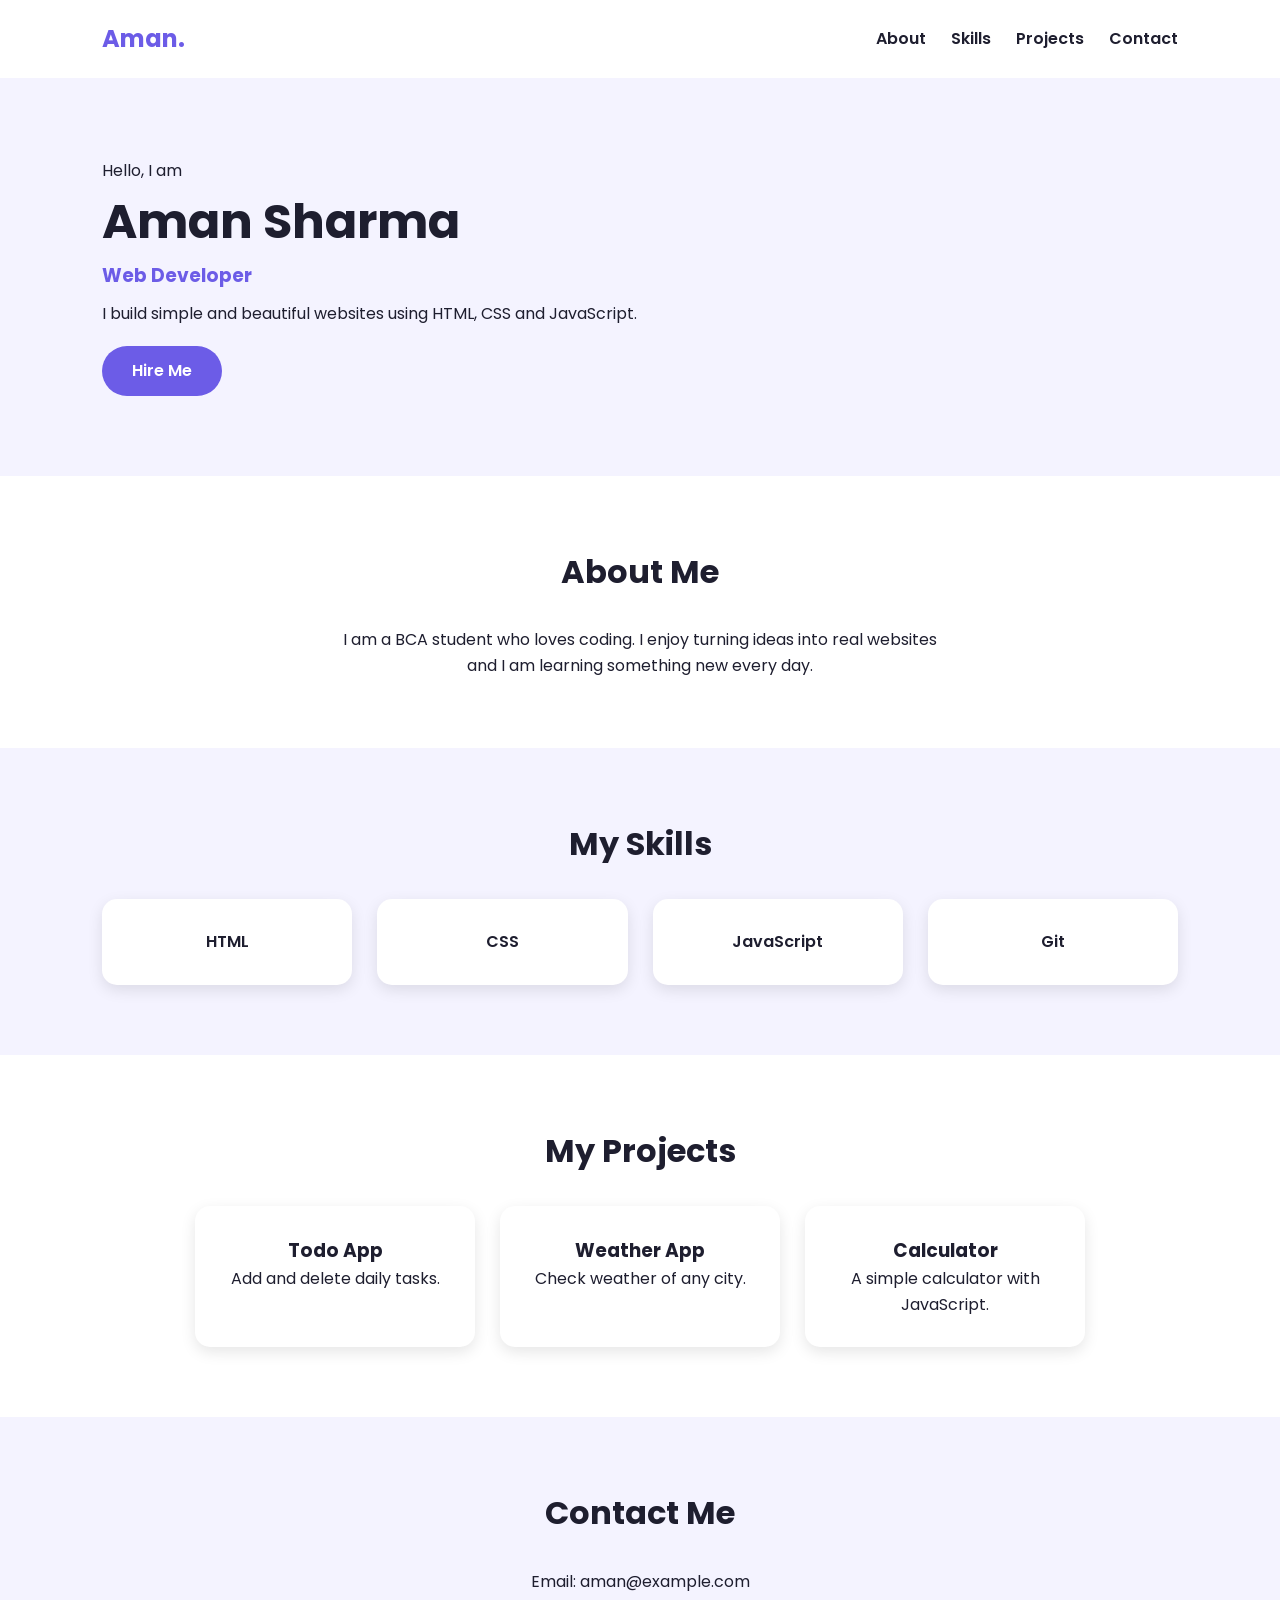
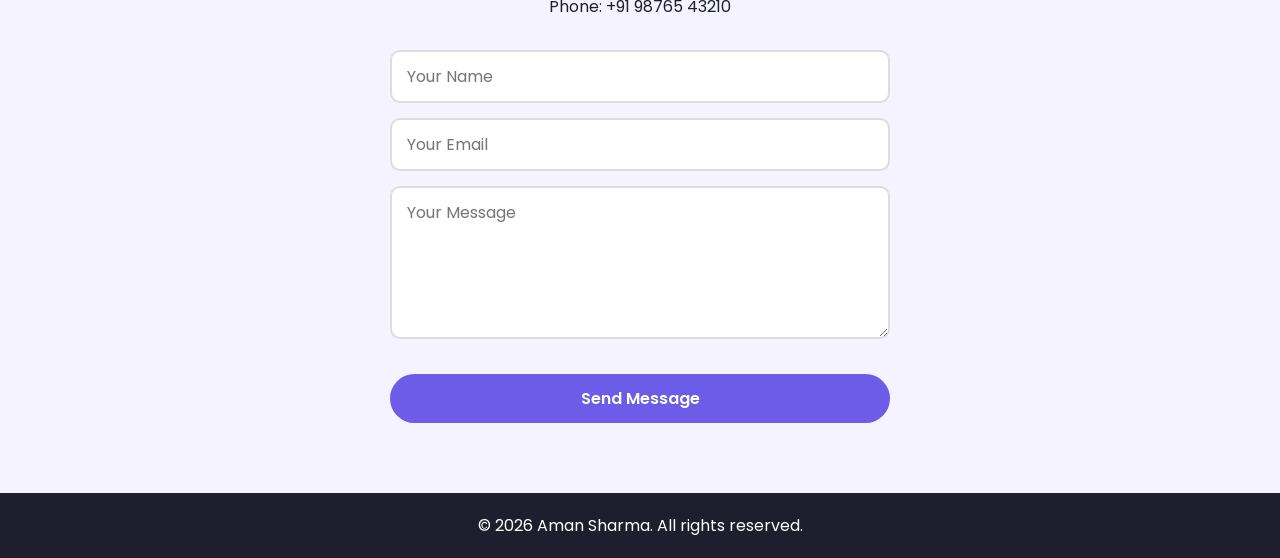
==== project/index.html @ a0646f4d "frontendUI" ====
<!DOCTYPE html>
<html lang="en">
<head>
  <meta charset="UTF-8">
  <meta name="viewport" content="width=device-width, initial-scale=1.0">
  <title>My Portfolio</title>
  <link rel="preconnect" href="https://fonts.googleapis.com">
  <link href="https://fonts.googleapis.com/css2?family=Poppins:wght@400;600;700&display=swap" rel="stylesheet">
  <link rel="stylesheet" href="style.css">
</head>
<body>

  <!-- 1. NAVBAR -->
  <header class="navbar">
    <h2 class="logo">Aman.</h2>
    <nav class="nav-links">
      <a href="#about">About</a>
      <a href="#skills">Skills</a>
      <a href="#projects">Projects</a>
      <a href="#contact">Contact</a>
    </nav>
  </header>

  <!-- 2. HERO -->
  <section class="hero">
    <div class="hero-text">
      <p>Hello, I am</p>
      <h1>Aman Sharma</h1>
      <h3>Web Developer</h3>
      <p>I build simple and beautiful websites using HTML, CSS and JavaScript.</p>
      <a href="#contact" class="btn">Hire Me</a>
    </div>
    <div class="hero-image">
      <!-- <img src="https://i.pravatar.cc/300" alt="My photo"> -->
    </div>
  </section>

  <!-- 3. ABOUT -->
  <section class="section" id="about">
    <h2>About Me</h2>
    <p class="about-text">
      I am a BCA student who loves coding. I enjoy turning ideas into real
      websites and I am learning something new every day.
    </p>
  </section>

  <!-- 4. SKILLS -->
  <section class="section light" id="skills">
    <h2>My Skills</h2>
    <div class="cards">
      <div class="card">HTML</div>
      <div class="card">CSS</div>
      <div class="card">JavaScript</div>
      <div class="card">Git</div>
    </div>
  </section>

  <!-- 5. PROJECTS -->
  <section class="section" id="projects">
    <h2>My Projects</h2>
    <div class="cards">
      <div class="card">
        <h3>Todo App</h3>
        <p>Add and delete daily tasks.</p>
      </div>
      <div class="card">
        <h3>Weather App</h3>
        <p>Check weather of any city.</p>
      </div>
      <div class="card">
        <h3>Calculator</h3>
        <p>A simple calculator with JavaScript.</p>
      </div>
    </div>
  </section>

  <!-- 6. CONTACT -->
  <section class="section light" id="contact">
    <h2>Contact Me</h2>
    <p>Email: aman@example.com</p>
    <p>Phone: +91 98765 43210</p>

    <form class="contact-form">
      <input type="text" placeholder="Your Name" required>
      <input type="email" placeholder="Your Email" required>
      <textarea rows="5" placeholder="Your Message" required></textarea>
      <button type="submit" class="btn">Send Message</button>
    </form>
  </section>

  <!-- 7. FOOTER -->
  <footer class="footer">
    <p>&copy; 2026 Aman Sharma. All rights reserved.</p>
  </footer>

</body>
</html>
---- project/style.css ----
/* ---------- 1. RESET ---------- */
* {
  margin: 0;
  padding: 0;
  box-sizing: border-box;
}

html {
  scroll-behavior: smooth;
}

body {
  font-family: 'Poppins', sans-serif;
  color: #1e1e2f;
  line-height: 1.6;
}

a {
  text-decoration: none;
}

/* ---------- 2. NAVBAR (flex) ---------- */
.navbar {
  display: flex;
  justify-content: space-between;   /* logo left, links right */
  align-items: center;
  padding: 20px 8%;
  background: white;
  position: sticky;
  top: 0;
}

.logo {
  color: #6c5ce7;
}

.nav-links {
  display: flex;
  gap: 25px;
}

.nav-links a {
  color: #1e1e2f;
  font-weight: 600;
}

.nav-links a:hover {
  color: #6c5ce7;
}

/* ---------- 3. HERO (flex) ---------- */
.hero {
  display: flex;
  align-items: center;
  justify-content: space-between;
  gap: 40px;
  padding: 80px 8%;
  background: #f4f3ff;
}

.hero-text h1 {
  font-size: 3rem;
}

.hero-text h3 {
  color: #6c5ce7;
  margin-bottom: 10px;
}

.hero-image img {
  width: 280px;
  height: 280px;
  border-radius: 50%;               /* makes the image round */
  border: 6px solid #6c5ce7;
  object-fit: cover;
}

.btn {
  display: inline-block;
  margin-top: 20px;
  padding: 12px 30px;
  background: #6c5ce7;
  color: white;
  border-radius: 30px;
  font-weight: 600;
}

.btn:hover {
  background: #1e1e2f;
}

/* ---------- 4. SECTIONS ---------- */
.section {
  padding: 70px 8%;
  text-align: center;
}

.section h2 {
  font-size: 2rem;
  margin-bottom: 30px;
}

.light {
  background: #f4f3ff;
}

.about-text {
  max-width: 600px;
  margin: 0 auto;
}

/* ---------- 5. CARDS (flex + wrap) ---------- */
.cards {
  display: flex;
  flex-wrap: wrap;                  /* cards move to next line on small screens */
  justify-content: center;
  gap: 25px;
}

.card {
  flex: 1 1 200px;                  /* grow, shrink, minimum width */
  max-width: 280px;
  padding: 30px 20px;
  background: white;
  border-radius: 15px;
  box-shadow: 0 5px 15px rgba(0, 0, 0, 0.1);
  font-weight: 600;
}

.card:hover {
  transform: translateY(-8px);
}

.card p {
  font-weight: 400;
}

/* ---------- 6. CONTACT FORM (flex) ---------- */
.contact-form {
  display: flex;
  flex-direction: column;           /* fields stacked top to bottom */
  gap: 15px;
  max-width: 500px;
  margin: 30px auto 0;
}

.contact-form input,
.contact-form textarea {
  padding: 12px 15px;
  border: 2px solid #ddd;
  border-radius: 10px;
  font-family: inherit;
  font-size: 1rem;
}

.contact-form input:focus,
.contact-form textarea:focus {
  outline: none;
  border-color: #6c5ce7;            /* purple border when typing */
}

.contact-form .btn {
  border: none;
  cursor: pointer;
  font-family: inherit;
  font-size: 1rem;
}

/* ---------- 7. FOOTER ---------- */
.footer {
  padding: 20px;
  text-align: center;
  background: #1e1e2f;
  color: white;
}

/* ---------- 8. RESPONSIVE (mobile) ---------- */
@media (max-width: 700px) {
  .navbar {
    flex-direction: column;         /* stack logo and links */
    gap: 10px;
  }

  .hero {
    flex-direction: column-reverse; /* image on top, text below */
    text-align: center;
  }

  .hero-text h1 {
    font-size: 2.2rem;
  }
}
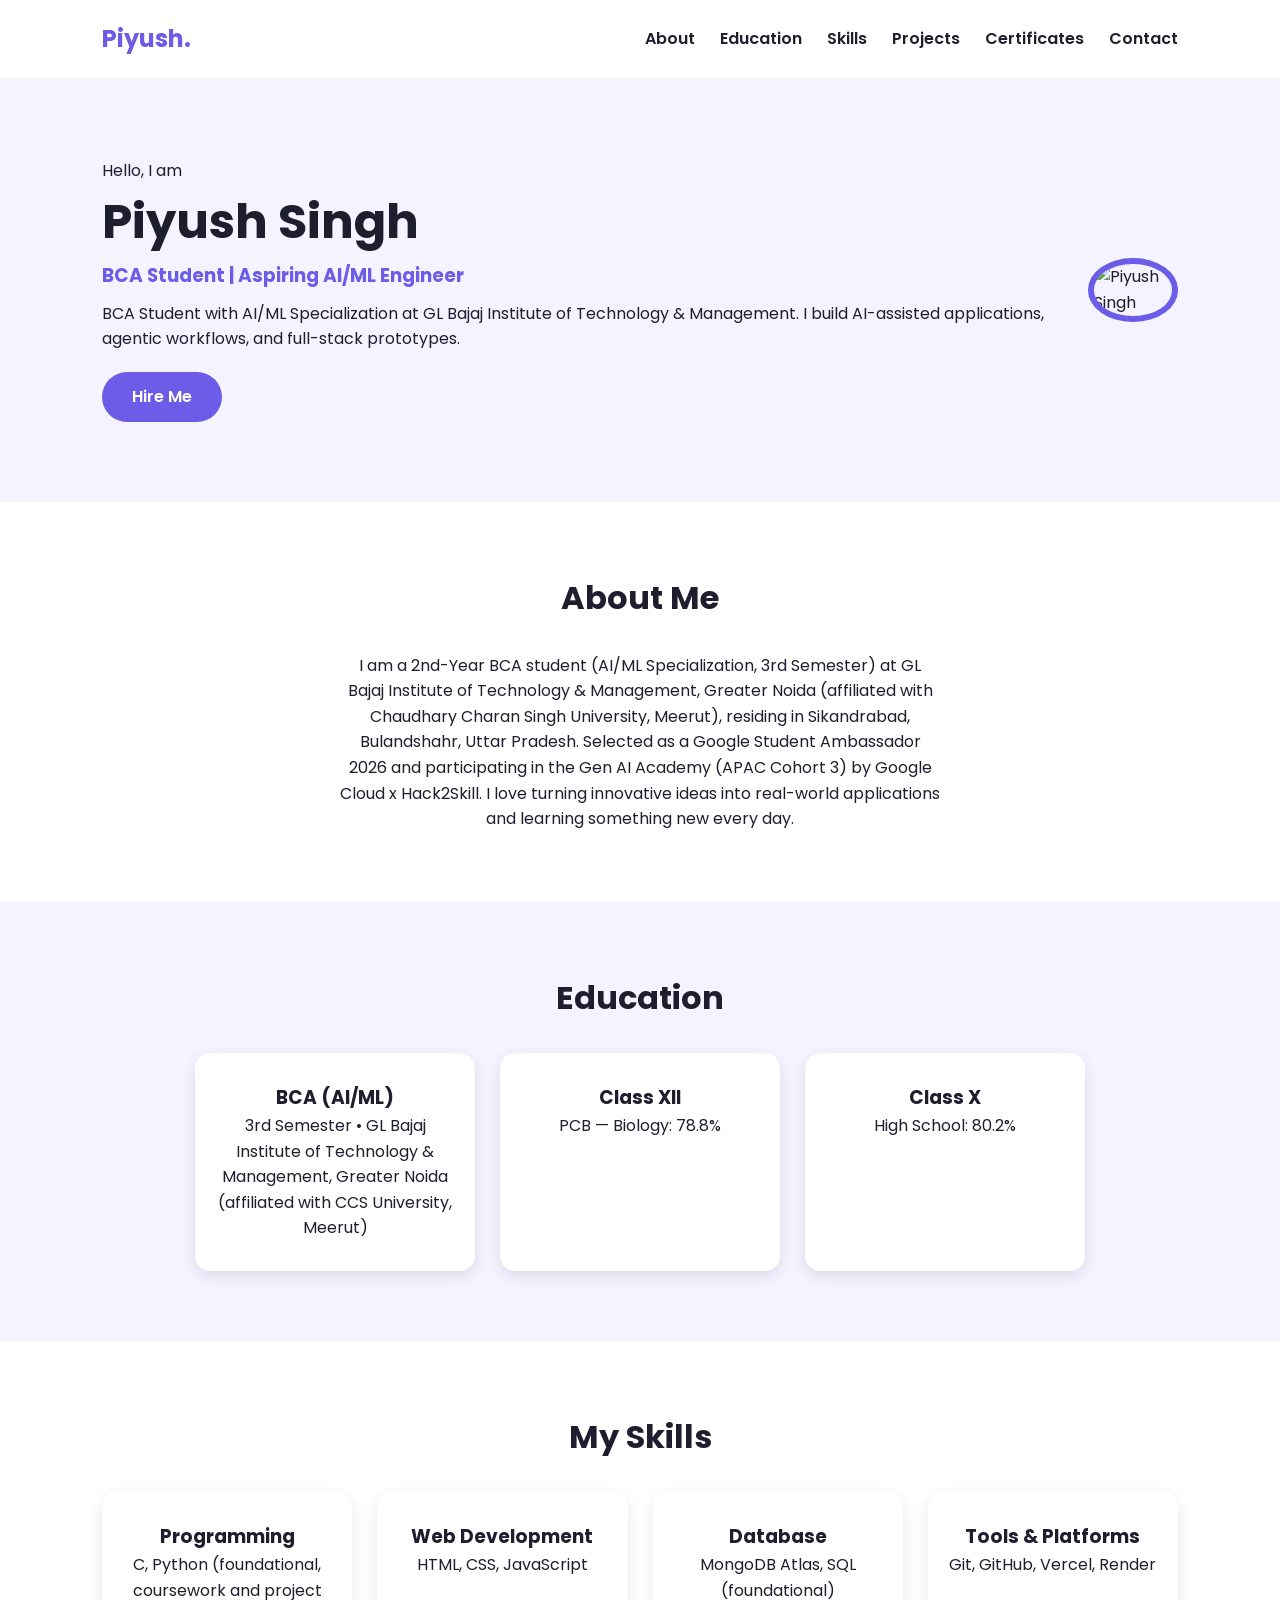
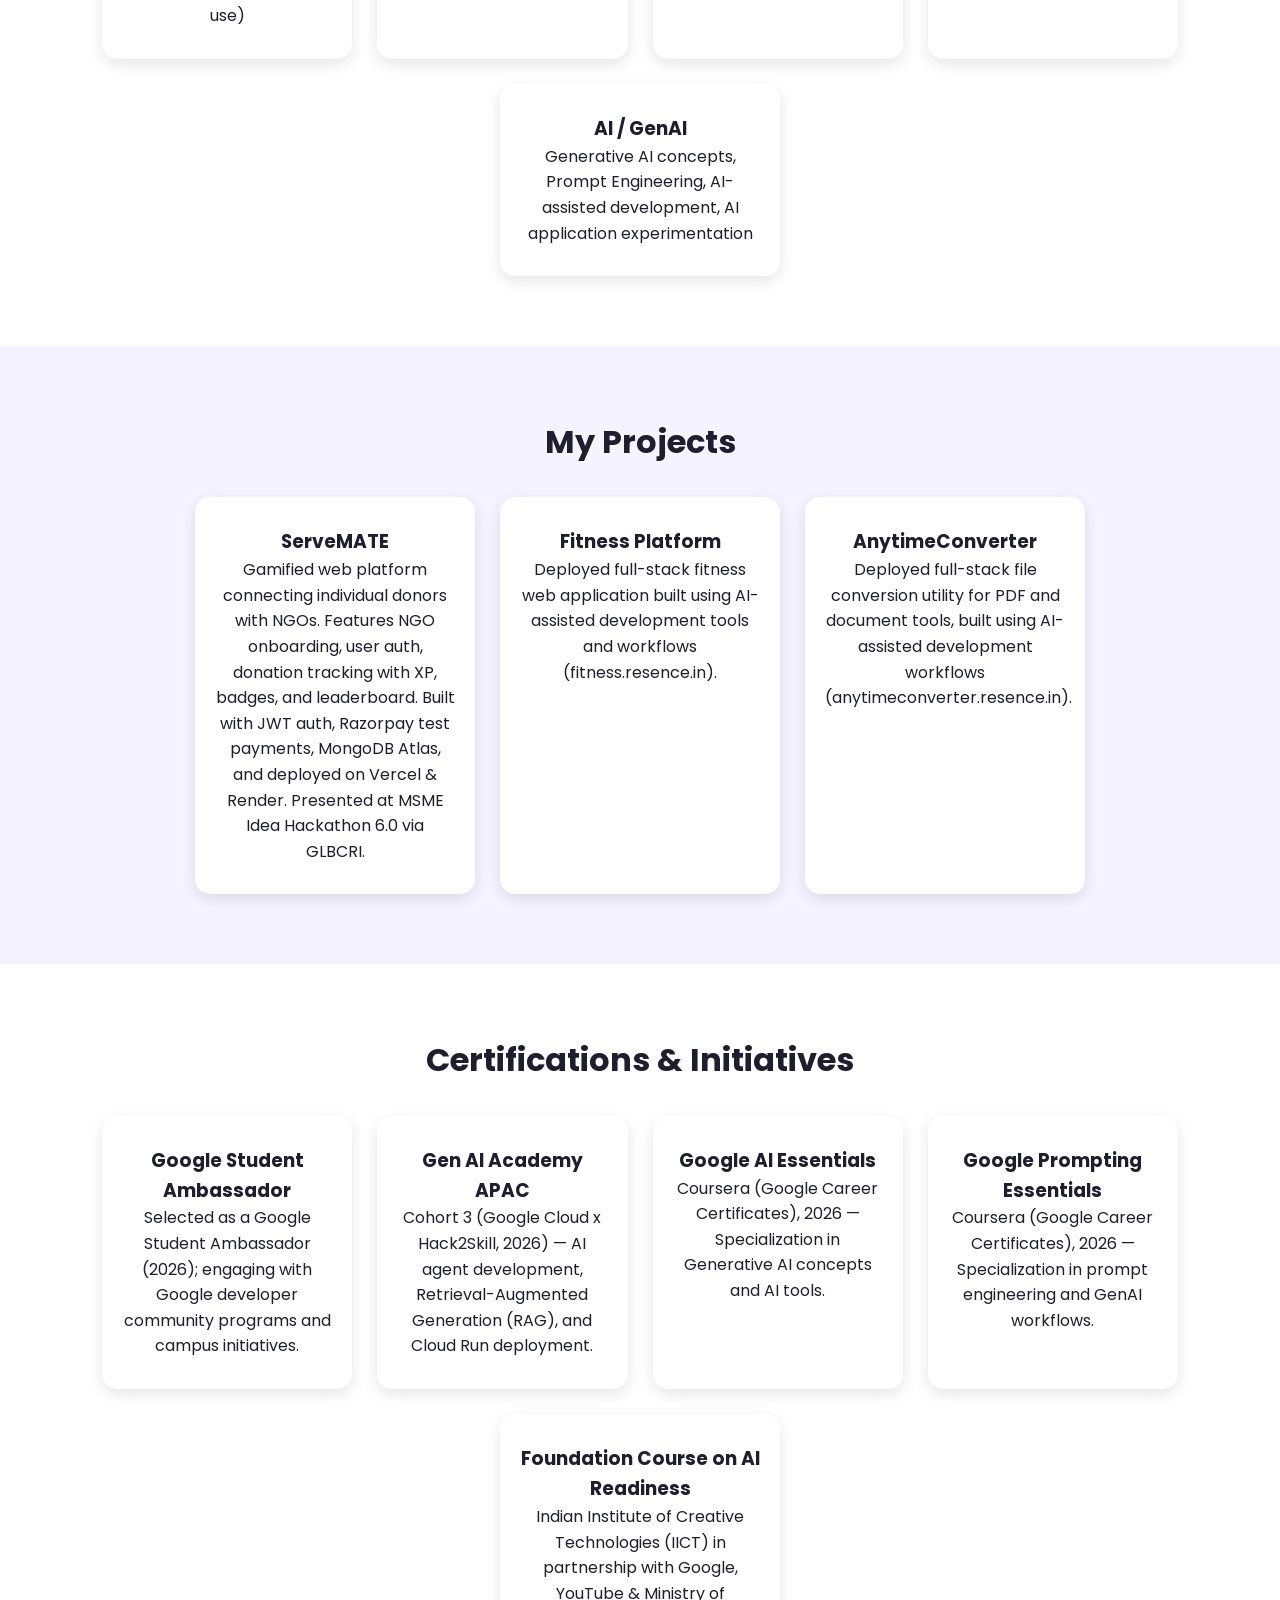
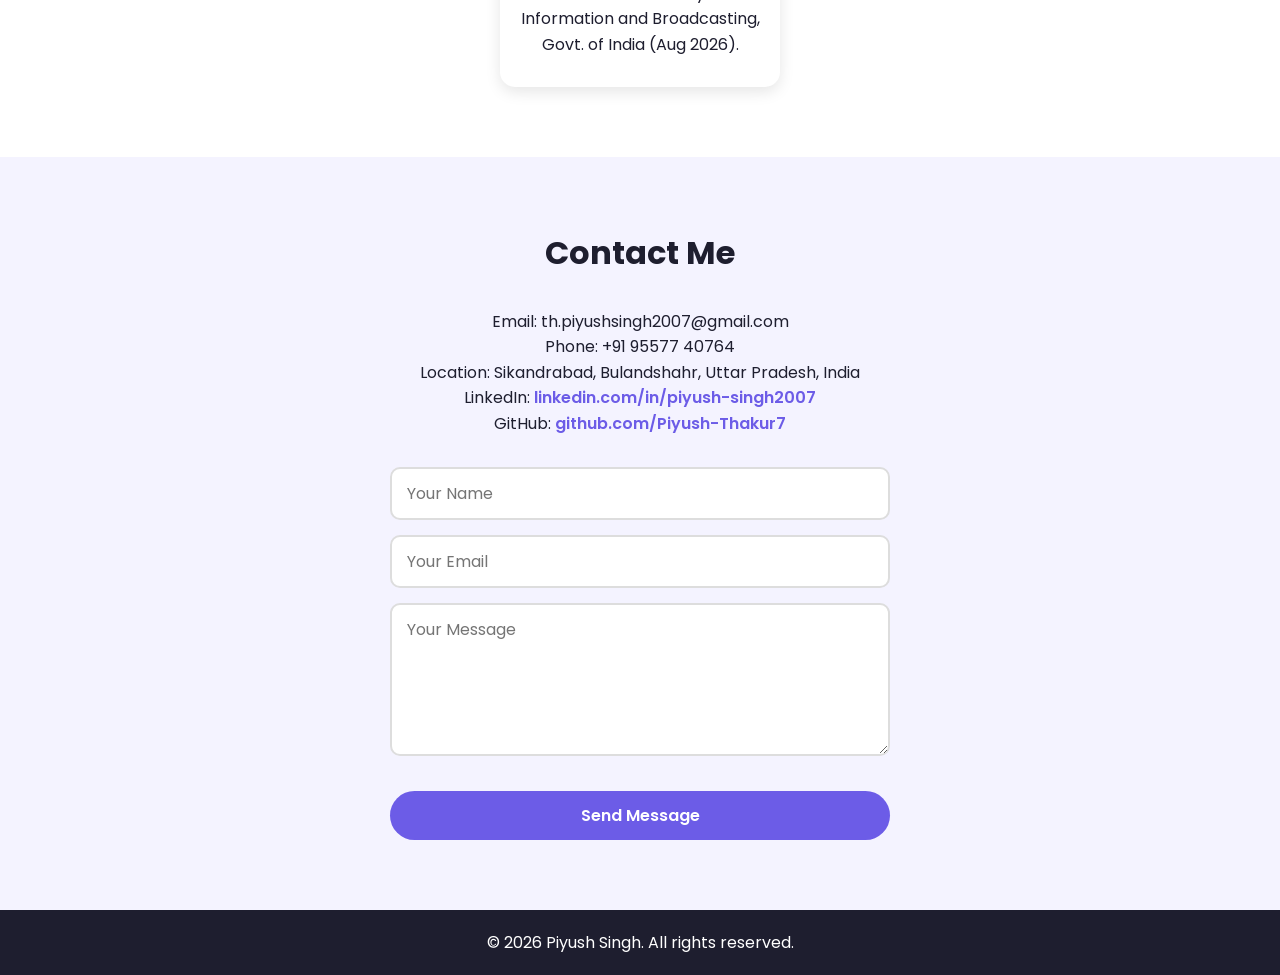
==== commit e04c555f: "Update portfolio with Piyush Singh resume details" ====
--- a/project/index.html
+++ b/project/index.html
@@ -3,7 +3,7 @@
 <head>
   <meta charset="UTF-8">
   <meta name="viewport" content="width=device-width, initial-scale=1.0">
-  <title>My Portfolio</title>
+  <title>Piyush Singh - Portfolio</title>
   <link rel="preconnect" href="https://fonts.googleapis.com">
   <link href="https://fonts.googleapis.com/css2?family=Poppins:wght@400;600;700&display=swap" rel="stylesheet">
   <link rel="stylesheet" href="style.css">
@@ -12,11 +12,13 @@
 
   <!-- 1. NAVBAR -->
   <header class="navbar">
-    <h2 class="logo">Aman.</h2>
+    <h2 class="logo">Piyush.</h2>
     <nav class="nav-links">
       <a href="#about">About</a>
+      <a href="#education">Education</a>
       <a href="#skills">Skills</a>
       <a href="#projects">Projects</a>
+      <a href="#certifications">Certificates</a>
       <a href="#contact">Contact</a>
     </nav>
   </header>
@@ -25,13 +27,13 @@
   <section class="hero">
     <div class="hero-text">
       <p>Hello, I am</p>
-      <h1>Aman Sharma</h1>
-      <h3>Web Developer</h3>
-      <p>I build simple and beautiful websites using HTML, CSS and JavaScript.</p>
+      <h1>Piyush Singh</h1>
+      <h3>BCA Student | Aspiring AI/ML Engineer</h3>
+      <p>BCA Student with AI/ML Specialization at GL Bajaj Institute of Technology &amp; Management. I build AI-assisted applications, agentic workflows, and full-stack prototypes.</p>
       <a href="#contact" class="btn">Hire Me</a>
     </div>
     <div class="hero-image">
-      <!-- <img src="https://i.pravatar.cc/300" alt="My photo"> -->
+      <img src="https://github.com/Piyush-Thakur7.png" alt="Piyush Singh">
     </div>
   </section>
 
@@ -39,46 +41,110 @@
   <section class="section" id="about">
     <h2>About Me</h2>
     <p class="about-text">
-      I am a BCA student who loves coding. I enjoy turning ideas into real
-      websites and I am learning something new every day.
+      I am a 2nd-Year BCA student (AI/ML Specialization, 3rd Semester) at GL Bajaj Institute of Technology &amp; Management, Greater Noida (affiliated with Chaudhary Charan Singh University, Meerut), residing in Sikandrabad, Bulandshahr, Uttar Pradesh. Selected as a Google Student Ambassador 2026 and participating in the Gen AI Academy (APAC Cohort 3) by Google Cloud x Hack2Skill. I love turning innovative ideas into real-world applications and learning something new every day.
     </p>
   </section>
 
-  <!-- 4. SKILLS -->
-  <section class="section light" id="skills">
-    <h2>My Skills</h2>
-    <div class="cards">
-      <div class="card">HTML</div>
-      <div class="card">CSS</div>
-      <div class="card">JavaScript</div>
-      <div class="card">Git</div>
-    </div>
-  </section>
-
-  <!-- 5. PROJECTS -->
-  <section class="section" id="projects">
-    <h2>My Projects</h2>
+  <!-- 4. EDUCATION -->
+  <section class="section light" id="education">
+    <h2>Education</h2>
     <div class="cards">
       <div class="card">
-        <h3>Todo App</h3>
-        <p>Add and delete daily tasks.</p>
+        <h3>BCA (AI/ML)</h3>
+        <p>3rd Semester • GL Bajaj Institute of Technology &amp; Management, Greater Noida (affiliated with CCS University, Meerut)</p>
       </div>
       <div class="card">
-        <h3>Weather App</h3>
-        <p>Check weather of any city.</p>
+        <h3>Class XII</h3>
+        <p>PCB — Biology: 78.8%</p>
       </div>
       <div class="card">
-        <h3>Calculator</h3>
-        <p>A simple calculator with JavaScript.</p>
+        <h3>Class X</h3>
+        <p>High School: 80.2%</p>
       </div>
     </div>
   </section>
 
-  <!-- 6. CONTACT -->
+  <!-- 5. SKILLS -->
+  <section class="section" id="skills">
+    <h2>My Skills</h2>
+    <div class="cards">
+      <div class="card">
+        <h3>Programming</h3>
+        <p>C, Python (foundational, coursework and project use)</p>
+      </div>
+      <div class="card">
+        <h3>Web Development</h3>
+        <p>HTML, CSS, JavaScript</p>
+      </div>
+      <div class="card">
+        <h3>Database</h3>
+        <p>MongoDB Atlas, SQL (foundational)</p>
+      </div>
+      <div class="card">
+        <h3>Tools &amp; Platforms</h3>
+        <p>Git, GitHub, Vercel, Render</p>
+      </div>
+      <div class="card">
+        <h3>AI / GenAI</h3>
+        <p>Generative AI concepts, Prompt Engineering, AI-assisted development, AI application experimentation</p>
+      </div>
+    </div>
+  </section>
+
+  <!-- 6. PROJECTS -->
+  <section class="section light" id="projects">
+    <h2>My Projects</h2>
+    <div class="cards">
+      <div class="card">
+        <h3>ServeMATE</h3>
+        <p>Gamified web platform connecting individual donors with NGOs. Features NGO onboarding, user auth, donation tracking with XP, badges, and leaderboard. Built with JWT auth, Razorpay test payments, MongoDB Atlas, and deployed on Vercel &amp; Render. Presented at MSME Idea Hackathon 6.0 via GLBCRI.</p>
+      </div>
+      <div class="card">
+        <h3>Fitness Platform</h3>
+        <p>Deployed full-stack fitness web application built using AI-assisted development tools and workflows (fitness.resence.in).</p>
+      </div>
+      <div class="card">
+        <h3>AnytimeConverter</h3>
+        <p>Deployed full-stack file conversion utility for PDF and document tools, built using AI-assisted development workflows (anytimeconverter.resence.in).</p>
+      </div>
+    </div>
+  </section>
+
+  <!-- 7. CERTIFICATIONS & INITIATIVES -->
+  <section class="section" id="certifications">
+    <h2>Certifications &amp; Initiatives</h2>
+    <div class="cards">
+      <div class="card">
+        <h3>Google Student Ambassador</h3>
+        <p>Selected as a Google Student Ambassador (2026); engaging with Google developer community programs and campus initiatives.</p>
+      </div>
+      <div class="card">
+        <h3>Gen AI Academy APAC</h3>
+        <p>Cohort 3 (Google Cloud x Hack2Skill, 2026) — AI agent development, Retrieval-Augmented Generation (RAG), and Cloud Run deployment.</p>
+      </div>
+      <div class="card">
+        <h3>Google AI Essentials</h3>
+        <p>Coursera (Google Career Certificates), 2026 — Specialization in Generative AI concepts and AI tools.</p>
+      </div>
+      <div class="card">
+        <h3>Google Prompting Essentials</h3>
+        <p>Coursera (Google Career Certificates), 2026 — Specialization in prompt engineering and GenAI workflows.</p>
+      </div>
+      <div class="card">
+        <h3>Foundation Course on AI Readiness</h3>
+        <p>Indian Institute of Creative Technologies (IICT) in partnership with Google, YouTube &amp; Ministry of Information and Broadcasting, Govt. of India (Aug 2026).</p>
+      </div>
+    </div>
+  </section>
+
+  <!-- 8. CONTACT -->
   <section class="section light" id="contact">
     <h2>Contact Me</h2>
-    <p>Email: aman@example.com</p>
-    <p>Phone: +91 98765 43210</p>
+    <p>Email: th.piyushsingh2007@gmail.com</p>
+    <p>Phone: +91 95577 40764</p>
+    <p>Location: Sikandrabad, Bulandshahr, Uttar Pradesh, India</p>
+    <p>LinkedIn: <a href="https://linkedin.com/in/piyush-singh2007" target="_blank" style="color: #6c5ce7; font-weight: 600;">linkedin.com/in/piyush-singh2007</a></p>
+    <p>GitHub: <a href="https://github.com/Piyush-Thakur7" target="_blank" style="color: #6c5ce7; font-weight: 600;">github.com/Piyush-Thakur7</a></p>
 
     <form class="contact-form">
       <input type="text" placeholder="Your Name" required>
@@ -88,9 +154,9 @@
     </form>
   </section>
 
-  <!-- 7. FOOTER -->
+  <!-- 9. FOOTER -->
   <footer class="footer">
-    <p>&copy; 2026 Aman Sharma. All rights reserved.</p>
+    <p>&copy; 2026 Piyush Singh. All rights reserved.</p>
   </footer>
 
 </body>
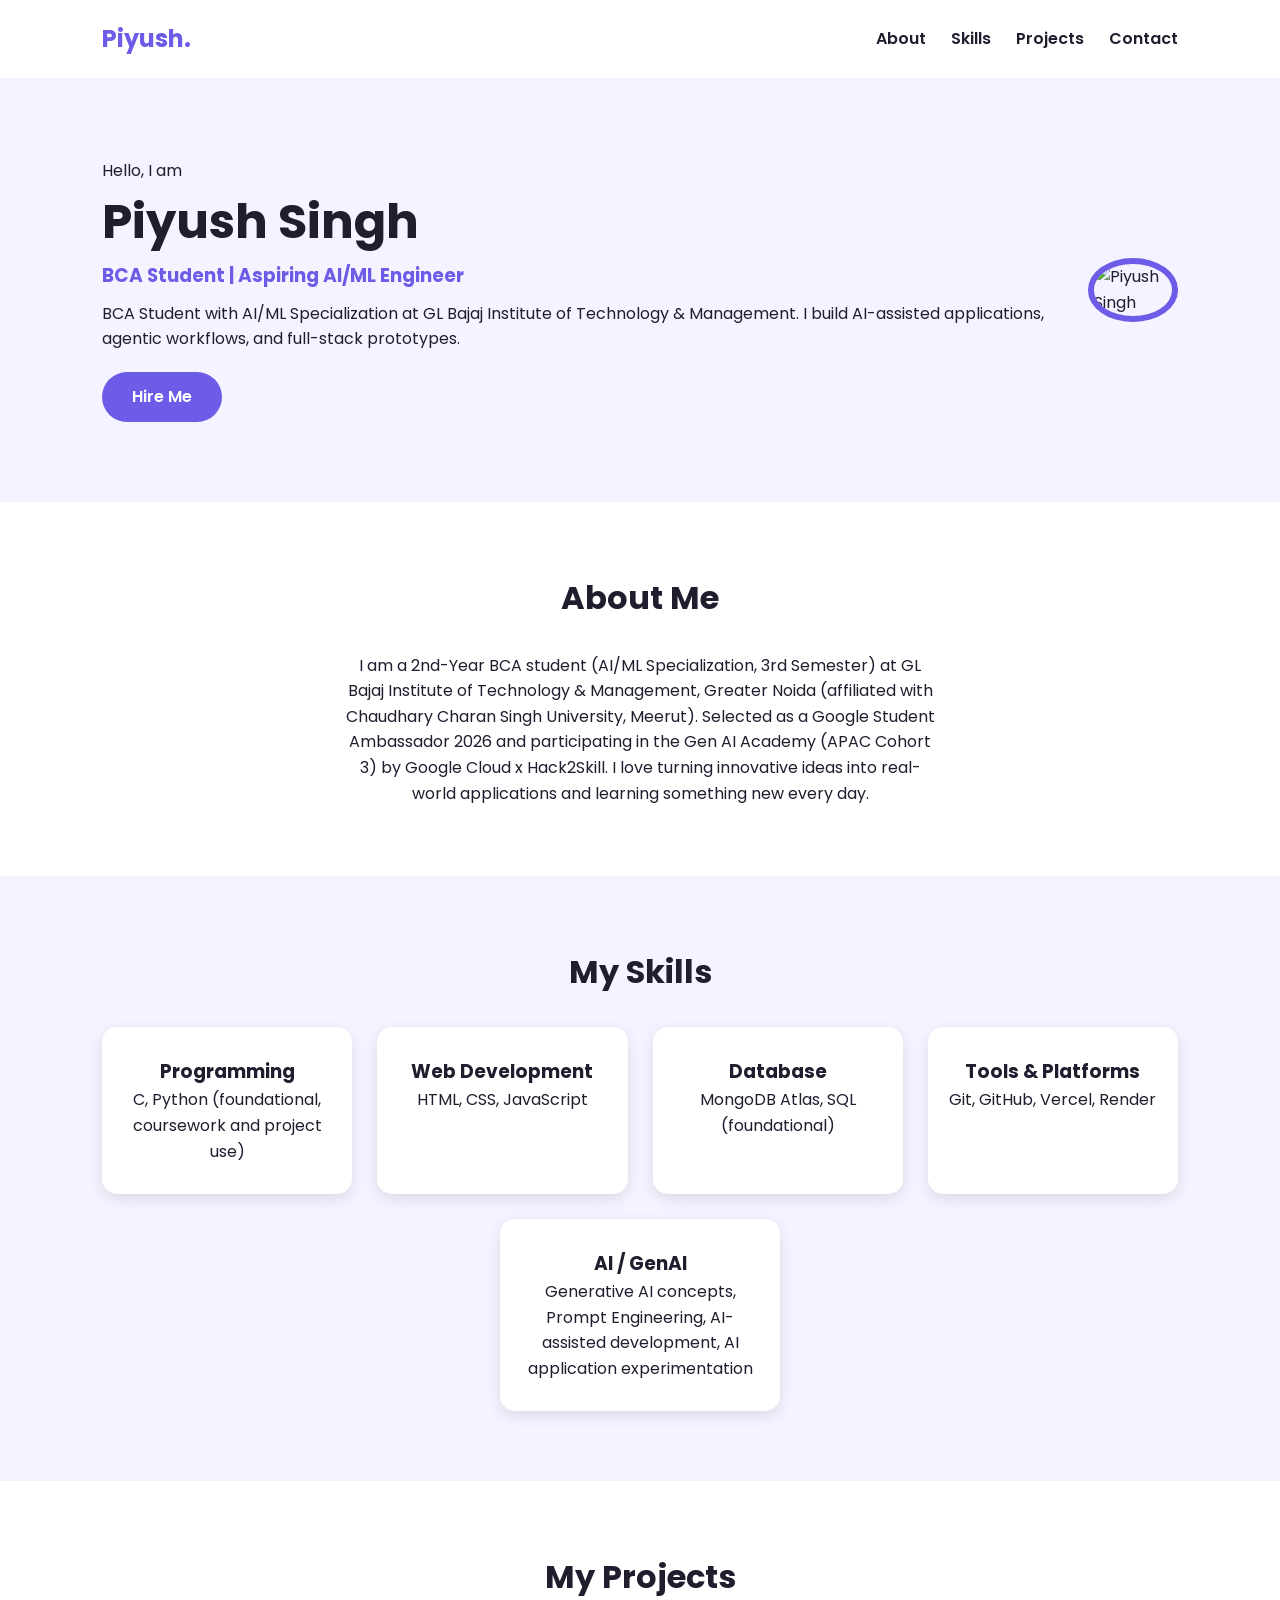
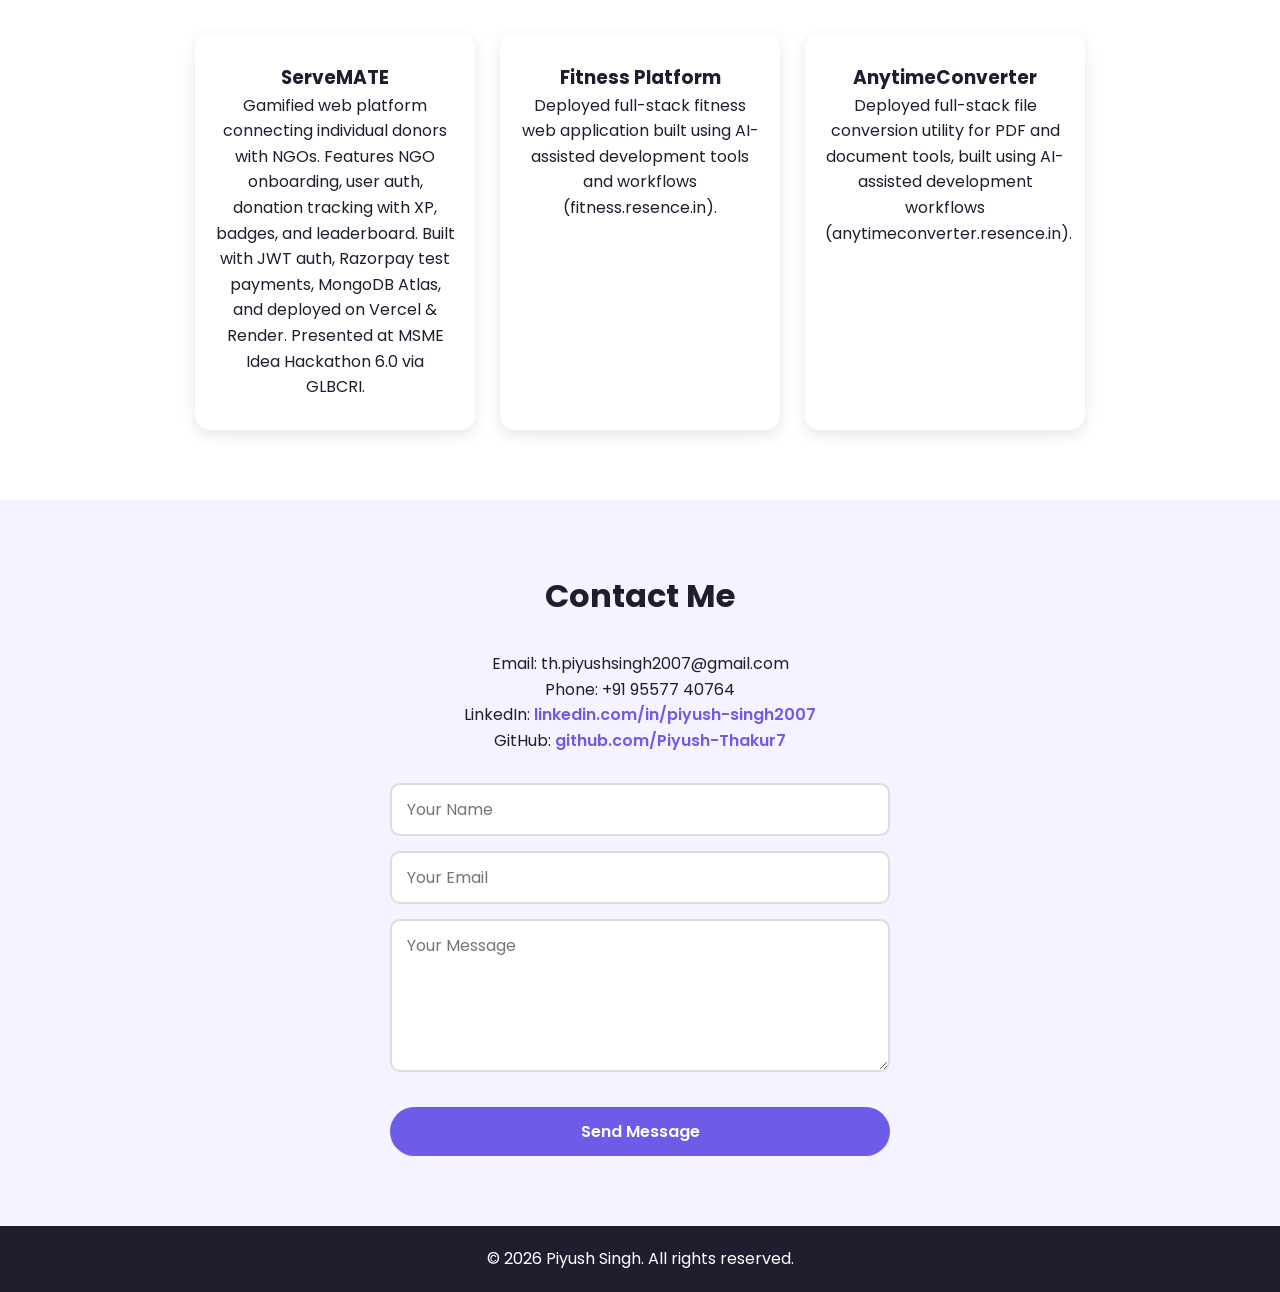
==== commit 4f1188f4: "Remove education, certificates sections, and location info" ====
--- a/project/index.html
+++ b/project/index.html
@@ -15,10 +15,8 @@
     <h2 class="logo">Piyush.</h2>
     <nav class="nav-links">
       <a href="#about">About</a>
-      <a href="#education">Education</a>
       <a href="#skills">Skills</a>
       <a href="#projects">Projects</a>
-      <a href="#certifications">Certificates</a>
       <a href="#contact">Contact</a>
     </nav>
   </header>
@@ -41,31 +39,12 @@
   <section class="section" id="about">
     <h2>About Me</h2>
     <p class="about-text">
-      I am a 2nd-Year BCA student (AI/ML Specialization, 3rd Semester) at GL Bajaj Institute of Technology &amp; Management, Greater Noida (affiliated with Chaudhary Charan Singh University, Meerut), residing in Sikandrabad, Bulandshahr, Uttar Pradesh. Selected as a Google Student Ambassador 2026 and participating in the Gen AI Academy (APAC Cohort 3) by Google Cloud x Hack2Skill. I love turning innovative ideas into real-world applications and learning something new every day.
+      I am a 2nd-Year BCA student (AI/ML Specialization, 3rd Semester) at GL Bajaj Institute of Technology &amp; Management, Greater Noida (affiliated with Chaudhary Charan Singh University, Meerut). Selected as a Google Student Ambassador 2026 and participating in the Gen AI Academy (APAC Cohort 3) by Google Cloud x Hack2Skill. I love turning innovative ideas into real-world applications and learning something new every day.
     </p>
   </section>
 
-  <!-- 4. EDUCATION -->
-  <section class="section light" id="education">
-    <h2>Education</h2>
-    <div class="cards">
-      <div class="card">
-        <h3>BCA (AI/ML)</h3>
-        <p>3rd Semester • GL Bajaj Institute of Technology &amp; Management, Greater Noida (affiliated with CCS University, Meerut)</p>
-      </div>
-      <div class="card">
-        <h3>Class XII</h3>
-        <p>PCB — Biology: 78.8%</p>
-      </div>
-      <div class="card">
-        <h3>Class X</h3>
-        <p>High School: 80.2%</p>
-      </div>
-    </div>
-  </section>
-
-  <!-- 5. SKILLS -->
-  <section class="section" id="skills">
+  <!-- 4. SKILLS -->
+  <section class="section light" id="skills">
     <h2>My Skills</h2>
     <div class="cards">
       <div class="card">
@@ -91,8 +70,8 @@
     </div>
   </section>
 
-  <!-- 6. PROJECTS -->
-  <section class="section light" id="projects">
+  <!-- 5. PROJECTS -->
+  <section class="section" id="projects">
     <h2>My Projects</h2>
     <div class="cards">
       <div class="card">
@@ -110,39 +89,11 @@
     </div>
   </section>
 
-  <!-- 7. CERTIFICATIONS & INITIATIVES -->
-  <section class="section" id="certifications">
-    <h2>Certifications &amp; Initiatives</h2>
-    <div class="cards">
-      <div class="card">
-        <h3>Google Student Ambassador</h3>
-        <p>Selected as a Google Student Ambassador (2026); engaging with Google developer community programs and campus initiatives.</p>
-      </div>
-      <div class="card">
-        <h3>Gen AI Academy APAC</h3>
-        <p>Cohort 3 (Google Cloud x Hack2Skill, 2026) — AI agent development, Retrieval-Augmented Generation (RAG), and Cloud Run deployment.</p>
-      </div>
-      <div class="card">
-        <h3>Google AI Essentials</h3>
-        <p>Coursera (Google Career Certificates), 2026 — Specialization in Generative AI concepts and AI tools.</p>
-      </div>
-      <div class="card">
-        <h3>Google Prompting Essentials</h3>
-        <p>Coursera (Google Career Certificates), 2026 — Specialization in prompt engineering and GenAI workflows.</p>
-      </div>
-      <div class="card">
-        <h3>Foundation Course on AI Readiness</h3>
-        <p>Indian Institute of Creative Technologies (IICT) in partnership with Google, YouTube &amp; Ministry of Information and Broadcasting, Govt. of India (Aug 2026).</p>
-      </div>
-    </div>
-  </section>
-
-  <!-- 8. CONTACT -->
+  <!-- 6. CONTACT -->
   <section class="section light" id="contact">
     <h2>Contact Me</h2>
     <p>Email: th.piyushsingh2007@gmail.com</p>
     <p>Phone: +91 95577 40764</p>
-    <p>Location: Sikandrabad, Bulandshahr, Uttar Pradesh, India</p>
     <p>LinkedIn: <a href="https://linkedin.com/in/piyush-singh2007" target="_blank" style="color: #6c5ce7; font-weight: 600;">linkedin.com/in/piyush-singh2007</a></p>
     <p>GitHub: <a href="https://github.com/Piyush-Thakur7" target="_blank" style="color: #6c5ce7; font-weight: 600;">github.com/Piyush-Thakur7</a></p>
 
@@ -154,7 +105,7 @@
     </form>
   </section>
 
-  <!-- 9. FOOTER -->
+  <!-- 7. FOOTER -->
   <footer class="footer">
     <p>&copy; 2026 Piyush Singh. All rights reserved.</p>
   </footer>
